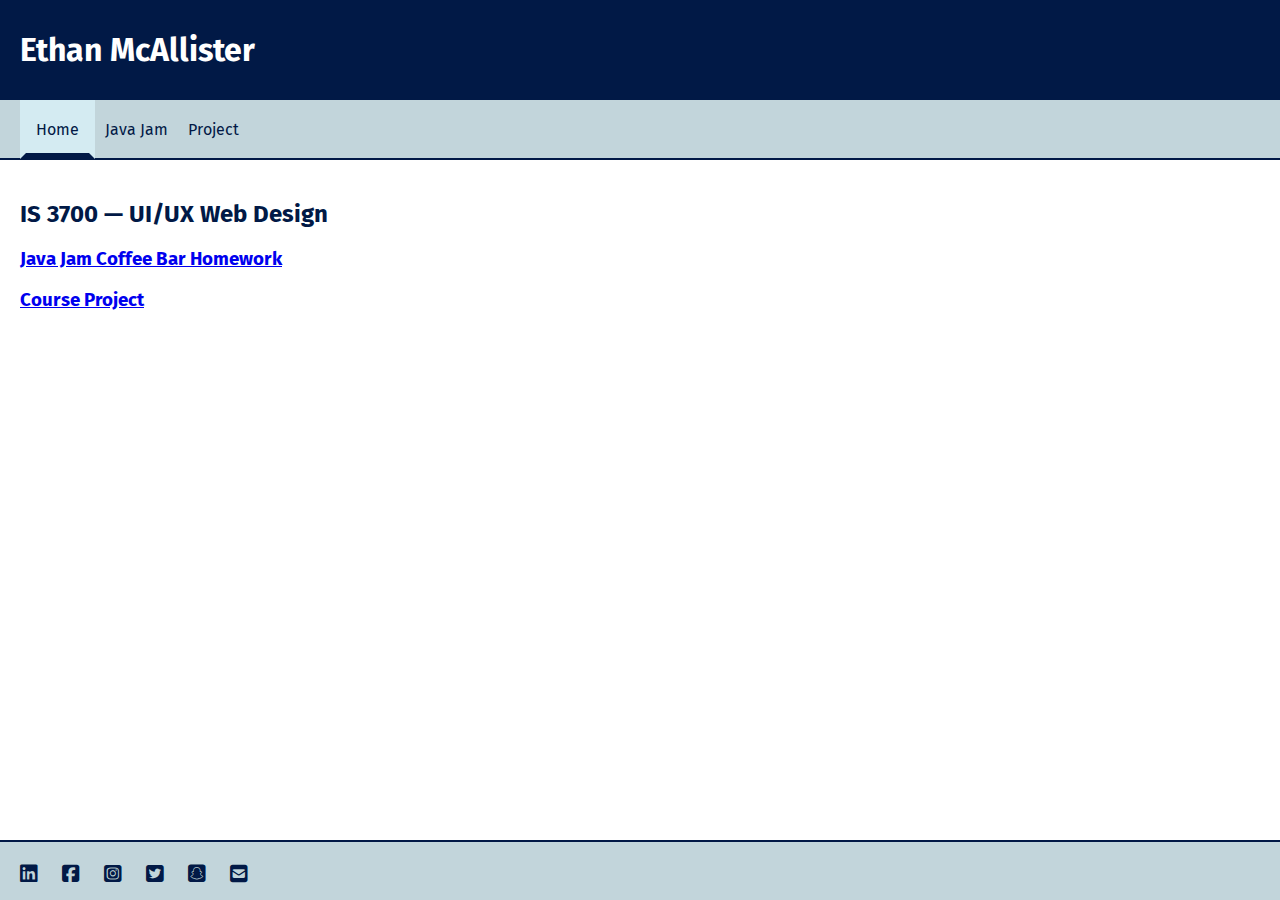
==== index.html @ 9a973c1a "Update index.html" ====
<!DOCTYPE html>
<html lang="en">

<head>
    <meta charset="UTF-8">
    <meta http-equiv="X-UA-Compatible" content="IE=edge">
    <meta name="viewport" content="width=device-width, initial-scale=1.0">
    <title>Student Name</title>
    <link href="main.css" rel="stylesheet" type="text/css" />
    <link rel="stylesheet" href="https://cdnjs.cloudflare.com/ajax/libs/font-awesome/6.2.1/css/all.min.css">
    <link rel="icon" href="https://www.usu.edu/favicon.ico" type="image/x-icon">
</head>

<body>
    <header id="pageHeader">
        <!-- <a href="index.html"><img id="mainLogo" src="logo.png" alt="Logo" /></a> -->
        <h1>Ethan McAllister</h1>
    </header>

    <nav id="mainNav">
        <ul>
            <li class="current"><a href="index.html">Home</a></li>
            <li><a href="javajam/index.html">Java Jam</a></li>
            <li><a href="project/index.html">Project</a></li>
            <!-- Add more navigation items as needed- possibly projects from different courses -->
        </ul>
    </nav>

    <main id="mainContent">
        <h2>IS 3700 &mdash; UI/UX Web Design</h2>
        <h3><a href="javajam/index.html">Java Jam Coffee Bar Homework</a></h3>
        <h3><a href="project/index.html">Course Project</a></h3>
    </main>

    <footer id="pageFooter">
        <ul>
            <li><a href="https://www.linkedin.com/in/ethan-mcallister-11014328b/" aria-label="linkedin"><i class="fab fa-linkedin"
                        aria-hidden="true"></i></a></li>
            <li><a href="https://www.facebook.com/" aria-label="facebook"><i class="fab fa-facebook-square"
                        aria-hidden="true"></i></a></li>
            <li><a href="https://www.instagram.com/?hl=en" aria-label="instagram"><i class="fab fa-instagram-square"
                        aria-hidden="true"></i></a></li>
            <li><a href="https://twitter.com/?lang=en" aria-label="twitter"><i class="fab fa-twitter-square"
                        aria-hidden="true"></i></a></li>
            <li><a href="https://www.snapchat.com/" aria-label="snapchat"><i class="fab fa-snapchat-square"
                        aria-hidden="true"></i></a></li>
            <li><a href="mailto:Anumber@usu.edu" aria-label="email"><i class="fas fa-envelope-square"
                        aria-hidden="true"></i></a></li>
        </ul>
    </footer>

</body>

</html>
---- main.css ----
@import url('https://fonts.googleapis.com/css2?family=Fira+Sans:wght@500&display=swap');

body {
	display: grid;
	grid-template-areas:
		"header header"
		"nav nav"
		"main main"
		"footer footer";
	grid-template-rows: 100px 60px 1fr 60px;
	grid-template-columns: 15% 1fr;
	height: 100vh;
	font-family: 'Fira Sans', sans-serif;
	margin: 0 auto;
}

/* Styles */

header {
	background-color: #011946;
	padding: 10px 20px;
}

footer, main, nav {
	padding: 20px;
}

nav, footer {
	background-color: #c2d5db;
}

#pageHeader {
	grid-area: header;
	position: sticky;
	top: 0;
	left: 0;
	z-index: 100;
}

#mainLogo {
	height: 80px;
}

#mainContent {
	grid-area: main;
}

#pageFooter {
	grid-area: footer;
}

#mainNav {
	grid-area: nav;
	border-bottom: 2px solid #011946;
}

#mainNav ul {
	list-style-type: none;
	margin: 0;
	padding: 0;
}

#mainNav li {
	display: block;
	float: left;
}

#mainNav ul li a {
	padding: 20px 10px;
	text-decoration: none;
	color: #011946;
}

#mainNav ul li a:hover {
	color: #fff;
}

#mainNav .current a {
	background-color: #d4ebf2;
	padding: 14px 10px;
	color: #011946;
	border: 6px solid transparent;
	border-bottom-color: #011946;
}

h1 {
	color: #fff;
	font-family: 'Fira Sans', sans-serif;
}

h2 {
	color: #011946;
}

footer {
	border-top: 2px solid #011946;
	text-align: left;
}

footer ul {
	padding: 0;
	margin: 0;
	list-style-type: none;
}

footer li {
	display: inline;
	margin-right: 1em;
	font-size: 125%;
}

footer li a {
	text-decoration: none;
	color: #011946;
}

footer li a:visited {
	color: #551A8B;
}

p {
	padding-bottom: 10px;
}

/* end */
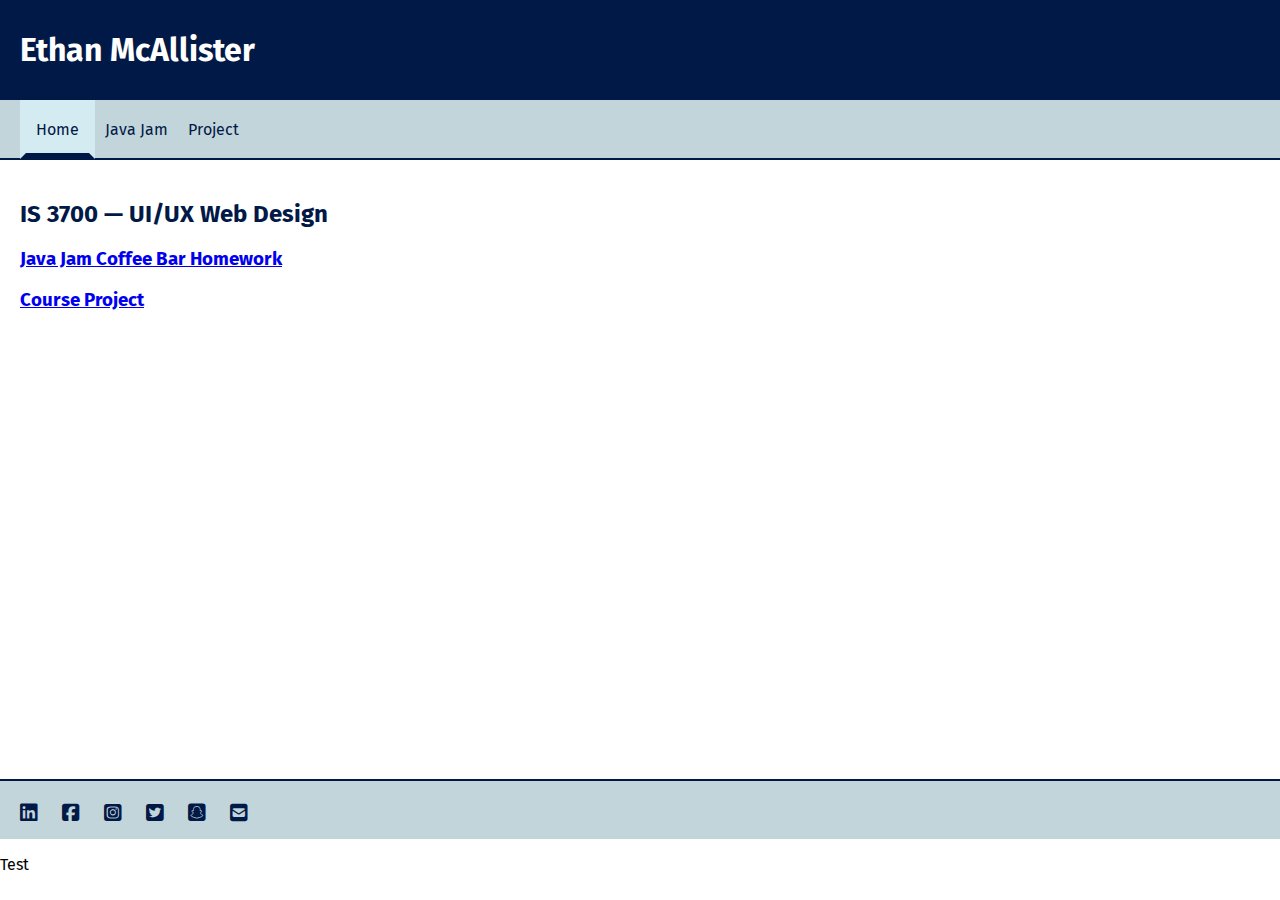
==== commit 45ab675d: "Update index.html" ====
--- a/index.html
+++ b/index.html
@@ -5,7 +5,7 @@
     <meta charset="UTF-8">
     <meta http-equiv="X-UA-Compatible" content="IE=edge">
     <meta name="viewport" content="width=device-width, initial-scale=1.0">
-    <title>Student Name</title>
+    <title>Ethan McAllister</title>
     <link href="main.css" rel="stylesheet" type="text/css" />
     <link rel="stylesheet" href="https://cdnjs.cloudflare.com/ajax/libs/font-awesome/6.2.1/css/all.min.css">
     <link rel="icon" href="https://www.usu.edu/favicon.ico" type="image/x-icon">
@@ -17,6 +17,8 @@
         <h1>Ethan McAllister</h1>
     </header>
 
+    <p>Test</p>
+        
     <nav id="mainNav">
         <ul>
             <li class="current"><a href="index.html">Home</a></li>
@@ -51,4 +53,4 @@
 
 </body>
 
-</html>+</html>
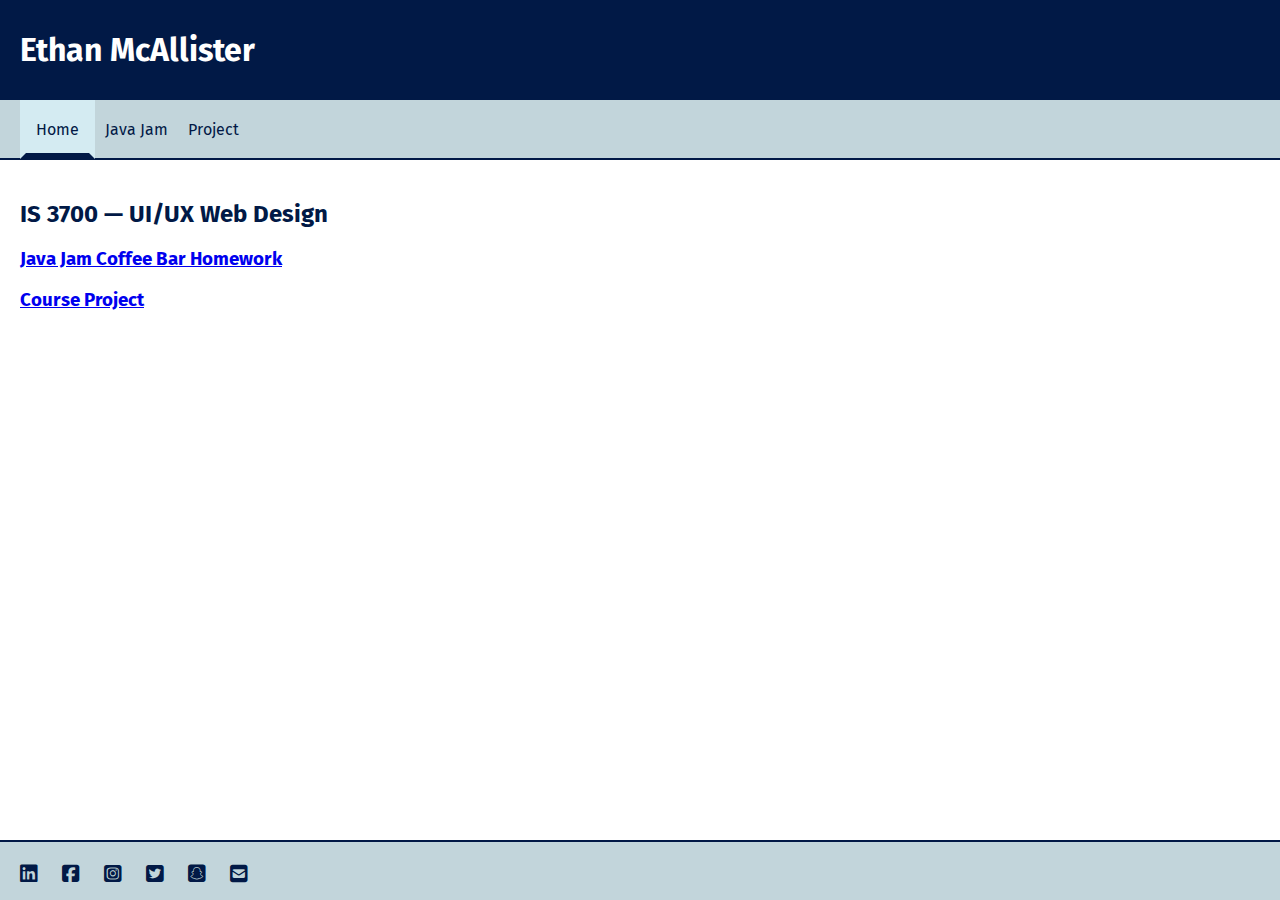
==== commit 86efc25a: "Added Section Comments" ====
--- a/index.html
+++ b/index.html
@@ -17,8 +17,6 @@
         <h1>Ethan McAllister</h1>
     </header>
 
-    <p>Test</p>
-        
     <nav id="mainNav">
         <ul>
             <li class="current"><a href="index.html">Home</a></li>
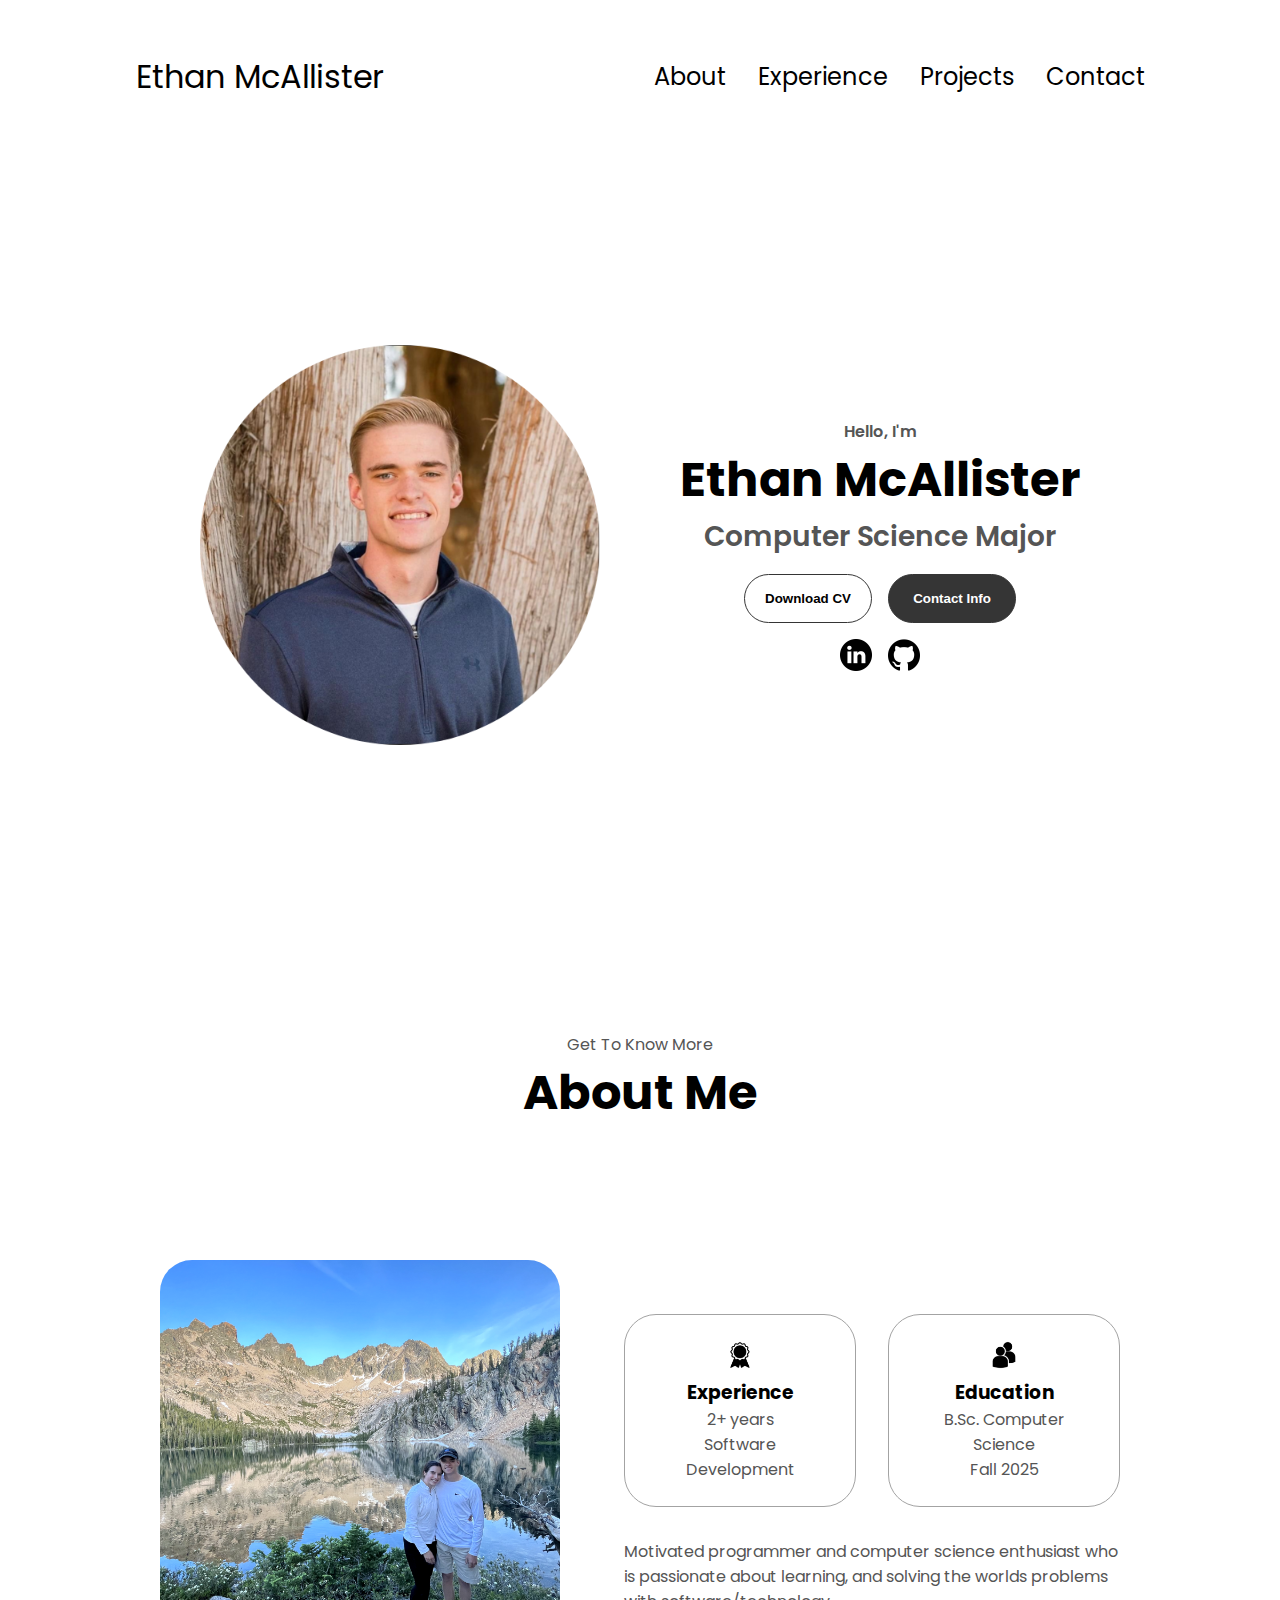
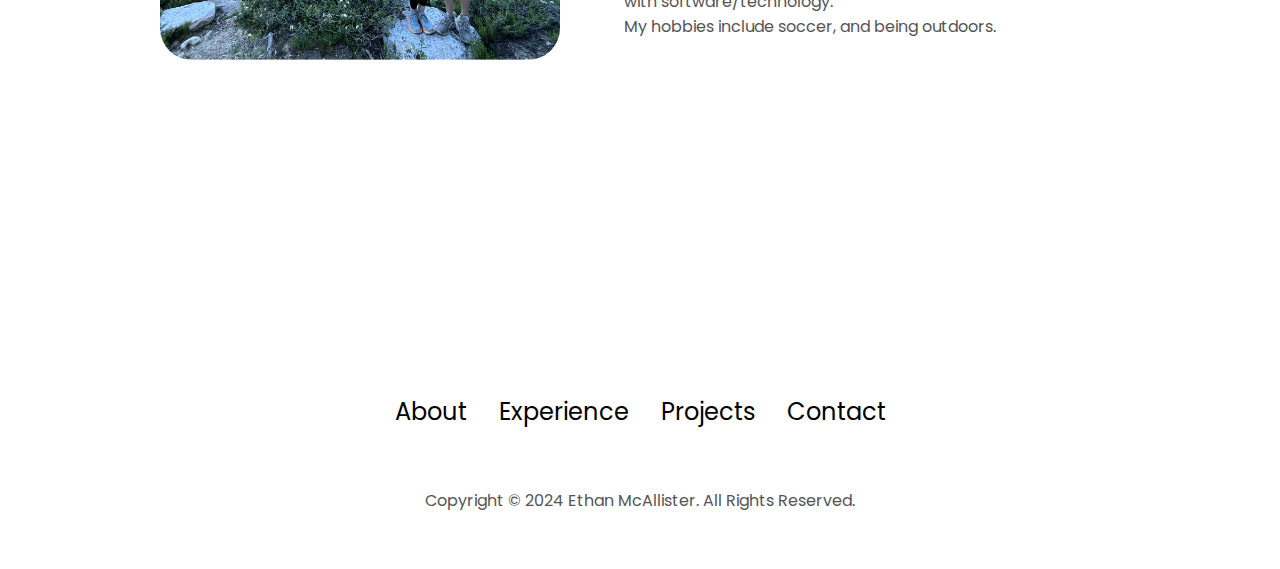
==== commit 94cc6f67: "updated repo folder (deleted other cover page)" ====
--- a/index.html
+++ b/index.html
@@ -1,54 +1,168 @@
 <!DOCTYPE html>
 <html lang="en">
+  <head>
+    <meta charset="UTF-8" />
+    <meta name="viewport" content="width=device-width, initial-scale=1.0" />
+    <title>Home - Ethan McAllister</title>
+    <link rel="stylesheet" href="style.css" />
+    <link rel="stylesheet" href="mediaqueries.css" />
+    <link rel="icon" href="https://www.usu.edu/favicon.ico" type="image/x-icon">
 
-<head>
-    <meta charset="UTF-8">
-    <meta http-equiv="X-UA-Compatible" content="IE=edge">
-    <meta name="viewport" content="width=device-width, initial-scale=1.0">
-    <title>Ethan McAllister</title>
-    <link href="main.css" rel="stylesheet" type="text/css" />
-    <link rel="stylesheet" href="https://cdnjs.cloudflare.com/ajax/libs/font-awesome/6.2.1/css/all.min.css">
-    <link rel="icon" href="https://www.usu.edu/favicon.ico" type="image/x-icon">
-</head>
+    <!-- Google tag (gtag.js) -->
+    <script async src="https://www.googletagmanager.com/gtag/js?id=G-E6CXMWFWC8"></script>
+    <script>
+      window.dataLayer = window.dataLayer || [];
+      function gtag(){dataLayer.push(arguments);}
+      gtag('js', new Date());
 
-<body>
-    <header id="pageHeader">
-        <!-- <a href="index.html"><img id="mainLogo" src="logo.png" alt="Logo" /></a> -->
-        <h1>Ethan McAllister</h1>
-    </header>
+      gtag('config', 'G-E6CXMWFWC8');
+    </script>
+  </head>
+  
+  <body>
 
-    <nav id="mainNav">
-        <ul>
-            <li class="current"><a href="index.html">Home</a></li>
-            <li><a href="javajam/index.html">Java Jam</a></li>
-            <li><a href="project/index.html">Project</a></li>
-            <!-- Add more navigation items as needed- possibly projects from different courses -->
+    <!-- Desktop nav -->
+    <nav id="desktop-nav">
+      <div class="logo"><a href="index.html">Ethan McAllister</a></div>
+      <div>
+        <ul class="nav-links">
+          <li><a href="#about">About</a></li>
+          <li><a href="experience.html">Experience</a></li>
+          <li><a href="projects.html">Projects</a></li>
+          <li><a href="contact.html">Contact</a></li>
         </ul>
+      </div>
     </nav>
 
-    <main id="mainContent">
-        <h2>IS 3700 &mdash; UI/UX Web Design</h2>
-        <h3><a href="javajam/index.html">Java Jam Coffee Bar Homework</a></h3>
-        <h3><a href="project/index.html">Course Project</a></h3>
-    </main>
+    <!-- Hamburger Nav -->
+    <nav id="hamburger-nav">
+      <div class="logo"><a href="index.html">Ethan McAllister</a></div>
+      <div class="hamburger-menu">
+        <div class="hamburger-icon" onclick="toggleMenu()">
+          <span></span>
+          <span></span>
+          <span></span>
+        </div>
+        <div class="menu-links">
+          <li><a href="./index.html" onclick="toggleMenu()">About</a></li>
+          <li>
+            <a href="./experience.html" onclick="toggleMenu()">Experience</a>
+          </li>
+          <li><a href="./projects.html" onclick="toggleMenu()">Projects</a></li>
+          <li><a href="./contact.html" onclick="toggleMenu()">Contact</a></li>
+        </div>
+      </div>
+    </nav>
 
-    <footer id="pageFooter">
-        <ul>
-            <li><a href="https://www.linkedin.com/in/ethan-mcallister-11014328b/" aria-label="linkedin"><i class="fab fa-linkedin"
-                        aria-hidden="true"></i></a></li>
-            <li><a href="https://www.facebook.com/" aria-label="facebook"><i class="fab fa-facebook-square"
-                        aria-hidden="true"></i></a></li>
-            <li><a href="https://www.instagram.com/?hl=en" aria-label="instagram"><i class="fab fa-instagram-square"
-                        aria-hidden="true"></i></a></li>
-            <li><a href="https://twitter.com/?lang=en" aria-label="twitter"><i class="fab fa-twitter-square"
-                        aria-hidden="true"></i></a></li>
-            <li><a href="https://www.snapchat.com/" aria-label="snapchat"><i class="fab fa-snapchat-square"
-                        aria-hidden="true"></i></a></li>
-            <li><a href="mailto:Anumber@usu.edu" aria-label="email"><i class="fas fa-envelope-square"
-                        aria-hidden="true"></i></a></li>
-        </ul>
+    <!-- Profile section -->
+    <section id="profile">
+      <!-- Profile Picture -->
+      <div class="section__pic-container">
+        <img
+          src="./assets/ethan-pic-circle.png"
+          alt="Ethan McAllister Profile Picture"
+        />
+      </div>
+      <!-- Profile Text -->
+      <div class="section__text">
+        <p class="section__text__p1">Hello, I'm</p>
+        <h1 class="title">Ethan McAllister</h1>
+        <p class="section__text__p2">Computer Science Major</p>
+        <div class="btn-container">
+          <button
+            class="btn btn-color-2"
+            onclick="window.open('./assets/ethan_mcallister-updated.pdf')"
+          >
+            Download CV
+          </button>
+          <button class="btn btn-color-1" onclick="location.href='contact.html'">
+            Contact Info
+          </button>
+        </div>
+        <div id="socials-container">
+          <img
+            src="./assets/linkedin.png"
+            alt="LinkedIn Profile"
+            class="icon"
+            onclick="window.open('https://www.linkedin.com/in/ethan-mcallister-11014328b/', '_blank')"
+          />
+          <img
+            src="./assets/github.png"
+            alt="Github Profile"
+            class="icon"
+            onclick="window.open('https://github.com/ethanmcallister', '_blank')"
+          />
+        </div>
+      </div>
+    </section>
+
+    <!-- About Section -->
+    <section id="about">
+      <!-- About Title -->
+      <p class="section__text__p1">Get To Know More</p>
+      <h1 class="title">About Me</h1>
+      <div class="section-container">
+        <!-- Fish Lake Picture -->
+        <div class="section__pic-container">
+          <img
+            src="./assets/fish-lake-img.png"
+            alt="Fish Lake Picture"
+            class="about-pic"
+          />
+        </div>
+        <!-- About Details -->
+        <div class="about-details-container">
+          <div class="about-containers">
+            <div class="details-container">
+              <img
+                src="./assets/experience.png"
+                alt="Experience Icon"
+                class="icon"
+              />
+              <h3>Experience</h3>
+              <p>2+ years <br />Software Development</p>
+            </div>
+            <div class="details-container">
+              <img
+                src="./assets/education.png"
+                alt="Education Icon"
+                class="icon"
+              />
+              <h3>Education</h3>
+              <p>B.Sc. Computer Science <br />Fall 2025</p>
+            </div>
+          </div>
+          <!-- About text -->
+          <div class="text-container">
+            <p>
+              Motivated programmer and computer science enthusiast who is
+              passionate about learning, and solving the worlds problems with
+              software/technology.
+            </p>
+            <p>My hobbies include soccer, and being outdoors.</p>
+          </div>
+        </div>
+      </div>
+    </section>
+
+    <br>
+    <br>
+    <br>
+
+    <!-- Footer -->
+    <footer>
+      <nav>
+        <div class="nav-links-container">
+          <ul class="nav-links">
+            <li><a href="index.html">About</a></li>
+            <li><a href="experience.html">Experience</a></li>
+            <li><a href="projects.html">Projects</a></li>
+            <li><a href="contact.html">Contact</a></li>
+          </ul>
+        </div>
+      </nav>
+      <p>Copyright &#169; 2024 Ethan McAllister. All Rights Reserved.</p>
     </footer>
-
-</body>
-
+    <script src="script.js"></script>
+  </body>
 </html>
--- a/style.css
+++ b/style.css
@@ -0,0 +1,444 @@
+/* GENERAL */
+
+@import url("https://fonts.googleapis.com/css2?family=Poppins:wght@300;400;500;600&display=swap");
+
+* {
+  margin: 0;
+  padding: 0;
+}
+
+body {
+  font-family: "Poppins", sans-serif;
+}
+
+html {
+  /* This is so it scrolls smoothly when you hit links in nav. */
+  scroll-behavior: smooth;
+}
+
+p {
+  color: rgb(85, 85, 85);
+}
+
+/* TRANSITION */
+
+a,
+.btn {
+  transition: all 300ms ease;
+}
+
+/* DESKTOP NAV */
+
+nav,
+.nav-links {
+  display: flex;
+}
+
+nav {
+  /* Aligns items horizontally and distributes space around them evenly. */
+  justify-content: space-around;
+  /* This aligns the items vertically in the center of the nav. */
+  align-items: center;
+  /* This sets the height of the nav to 17% of the viewport height  */
+  height: 17vh;
+}
+
+.nav-links {
+  gap: 2rem;
+  list-style: none;
+  font-size: 1.5rem;
+}
+
+a {
+  color: black;
+  text-decoration: none;
+  text-decoration-color: white;
+}
+
+a:hover {
+  color: grey;
+  text-decoration: underline;
+  /* Spaces the underline underneath the text-decoration */
+  text-underline-offset: 1rem;
+  text-decoration-color: rgb(181, 181, 181);
+}
+
+.logo {
+  font-size: 2rem;
+}
+
+.logo:hover {
+  /* This is so that the cursor doesn't change when you hover over the logo */
+  cursor: default;
+}
+
+/* HAMBURGER MENU */
+
+#hamburger-nav {
+  /* Don't display in desktop view */
+  display: none;
+}
+
+.hamburger-menu {
+  position: relative;
+  display: inline-block;
+}
+
+.hamburger-icon {
+  display: flex;
+  flex-direction: column;
+  justify-content: space-between;
+  height: 24px;
+  width: 30px;
+  cursor: pointer;
+}
+
+/* Lines of Hamburger */
+.hamburger-icon span {
+  width: 100%;
+  height: 2px;
+  background-color: black;
+  transition: all 0.3 ease-in-out;
+}
+
+.menu-links {
+  position: absolute;
+  top: 100%;
+  right: 0;
+  background-color: white;
+  width: fit-content;
+  max-height: 0;
+  overflow: hidden;
+  transition: all 0.3 ease-in-out;
+}
+
+.menu-links a {
+  display: lock;
+  padding: 10px;
+  text-align: center;
+  font-size: 1.5rem;
+  color: black;
+  text-decoration: none;
+  transition: all 0.3 ease-in-out;
+}
+
+.menu-links li {
+  /* Remove bullet points */
+  list-style: none;
+}
+
+/* This is what happens when the open class is toggled with toggleMenu() function */
+.menu-links.open {
+  max-height: 300px;
+}
+
+.hamburger-icon.open span:first-child {
+  transform: rotate(45deg) translate(10px, 5px);
+}
+
+.hamburger-icon.open span:nth-child(2) {
+  /* Remove this line */
+  opacity: 0;
+}
+
+.hamburger-icon.open span:last-child {
+  transform: rotate(-45deg) translate(10px, -5px);
+}
+
+.hamburger-icon span:first-child {
+  transform: none;
+}
+
+.hamburger-icon span:first-child {
+  opacity: 1;
+}
+
+.hamburger-icon span:first-child {
+  transform: none;
+}
+
+/* SECTIONS */
+section {
+  padding-top: 4vh;
+  height: 96vh;
+  margin: 0 10rem;
+  box-sizing: border-box;
+  min-height: fit-content;
+}
+
+.section-container {
+  display: flex;
+}
+
+/* PROFILE SECTION */
+
+#profile {
+  display: flex;
+  justify-content: center;
+  gap: 5rem;
+  height: 80vh;
+}
+
+.section__pic-container {
+  display: flex;
+  height: 400px;
+  width: 400px;
+  margin: auto 0;
+}
+
+.section__text {
+  align-self: center;
+  text-align: center;
+}
+
+.section__text p {
+  font-weight: 600;
+}
+
+.section__text__p1 {
+  text-align: center;
+}
+
+.section__text__p2 {
+  font-size: 1.75rem;
+  margin-bottom: 1rem;
+}
+
+.title {
+  font-size: 3rem;
+  text-align: center;
+}
+
+#socials-container {
+  display: flex;
+  justify-content: center;
+  margin-top: 1rem;
+  gap: 1rem;
+}
+
+/* ICONS */
+
+.icon {
+  cursor: pointer;
+  height: 2rem;
+}
+
+/* BUTTONS */
+
+.btn-container {
+  display: flex;
+  justify-content: center;
+  gap: 1rem;
+}
+
+.btn {
+  font-weight: 600;
+  transition: all 300ms ease;
+  padding: 1rem;
+  width: 8rem;
+  border-radius: 2rem;
+}
+
+.btn-color-1,
+.btn-color-2 {
+  border: rgb(53, 53, 53) 0.1rem solid;
+}
+
+.btn-color-1:hover,
+.btn-color-2:hover {
+  cursor: pointer;
+}
+
+.btn-color-1,
+.btn-color-2:hover {
+  background: rgb(53, 53, 53);
+  color: white;
+}
+
+.btn-color-1:hover {
+  background: rgb(0, 0, 0);
+}
+
+.btn-color-2 {
+  background: none;
+}
+
+.btn-color-2:hover {
+  border: rgb(255, 255, 255) 0.1rem solid;
+}
+
+.btn-container {
+  gap: 1rem;
+}
+
+/* ABOUT SECTION */
+
+#about {
+  position: relative;
+}
+
+.about-containers {
+  gap: 2rem;
+  margin-bottom: 2rem;
+  margin-top: 2rem;
+  display: flex;
+  justify-content: center;
+}
+
+.about-details-container {
+  justify-content: center;
+  flex-direction: column;
+}
+
+.about-containers,
+.about-details-container {
+  display: flex;
+}
+
+.about-pic {
+  border-radius: 2rem;
+}
+
+.arrow {
+  position: absolute;
+  right: -5rem;
+  bottom: 2.5rem;
+}
+
+.details-container {
+  padding: 1.5rem;
+  flex: 1;
+  background: white;
+  border-radius: 2rem;
+  border: rgb(53, 53, 53) 0.1rem solid;
+  border-color: rgb(163, 163, 163);
+  text-align: center;
+}
+
+.section-container {
+  gap: 4rem;
+  height: 80%;
+}
+
+.section__pic-container {
+  height: 400px;
+  width: 400px;
+  margin: auto 0;
+}
+
+/* EXPERIENCE SECTION*/
+
+#experience {
+  position: relative;
+}
+
+.experience-sub-title {
+  color: rgb(85, 85, 85);
+  font-weight: 600;
+  font-size: 1.75rem;
+  margin-bottom: 2rem;
+}
+
+.experience-details-container {
+  display: flex;
+  justify-content: center;
+  flex-direction: column;
+}
+
+.article-container {
+  display: flex;
+  text-align: initial;
+  flex-wrap: wrap;
+  flex-direction: row;
+  gap: 2.5rem;
+  justify-content: space-around;
+}
+
+article {
+  display: flex;
+  width: 10rem;
+  justify-content: space-around;
+  gap: 0.5rem;
+}
+
+article .icon {
+  cursor: default;
+}
+
+/* PROJECTS SECTION */
+
+#projects {
+  position: relative;
+}
+
+.color-container {
+  border-color: rgb(163, 163, 163);
+  background: rgb(250, 250, 250);
+}
+
+.project-img {
+  border-radius: 2rem;
+  width: 90%;
+  height: 90%;
+}
+
+.project-title {
+  margin: 1rem;
+  color: black; 
+}
+
+.project-btn {
+  color: black;
+  border-color: rgb(163, 163, 163);
+}
+
+/* CONTACT PAGE */
+
+#contact {
+  display: flex;
+  justify-content: center;
+  flex-direction: column;
+  height: 70vh;
+}
+
+.contact-info-upper-container {
+  display: flex;
+  justify-content: center;
+  border-radius: 2rem;
+  border: rgb(53, 53, 53) 0.1rem solid;
+  border-color: rgb(163, 163, 163);
+  background: rgb(250, 250, 250);
+  margin: 2rem auto;
+  padding: 0.5rem;
+}
+
+.contact-info-container {
+  display: flex;
+  align-items: center;
+  justify-content: center;
+  gap: 0.5 rem;
+  margin: 1rem;
+}
+
+.contact-info-container p {
+  font-size: larger;
+}
+
+.contact-icon {
+  cursor: default;
+}
+
+.email-icon {
+  height: 2.5rem;
+}
+
+/* FOOTER SECTION */
+
+footer {
+  height: 26vh;
+  margin: 0 1rem;
+}
+
+footer p {
+  text-align: center;
+}--- a/mediaqueries.css
+++ b/mediaqueries.css
@@ -0,0 +1,94 @@
+/* Smaller Laptop Devices */
+@media screen and (max-width: 1400px) {
+  #profile {
+    height: 83vh;
+    margin-bottom: 6rem;
+  }
+  .about-containers {
+    flex-wrap: wrap;
+  }
+}
+
+/* Medium Sized Tablet Devices */
+@media screen and (max-width: 1200px) {
+  #desktop-nav {
+    display: none;
+  }
+  #hamburger-nav {
+    display: flex;
+  }
+  #experience,
+  .experience-details-container {
+    margin-top: 2rem;
+  }
+  #profile, .section-container {
+    display: block;
+  }
+  section, 
+  .section-container {
+    height: fit-content;
+  }
+  section {
+    margin: 0 5%;
+  }
+  .section__pic-container {
+    width: 275px;
+    height: 275px;
+    margin: 0 auto 2rem;
+  }
+  .about-containers {
+    margin-top: 0;
+  }
+}
+
+/* Mobile Devices (iOS/Android) */
+@media screen and (max-width: 600px) {
+  #contact footer {
+    height: 40;
+  }
+  #profile {
+    height: 83vh;
+    margin-bottom: 0;
+  }
+  article {
+    font-size: 1rem;
+  }
+  footer nav {
+    height: fit-content;
+    margin-bottom: 2rem;
+  }
+  .about-containers, .contact-info-upper-container, .btn-container {
+    flex-wrap: wrap;
+  }
+  .contact-info-container {
+    margin: 0;
+  }
+  .contact-info-container p .nav-links li a{
+    font-size: 1rem;
+  }
+  .experience-sub-title {
+    font-size: 1.25rem;
+  }
+  .logo {
+    font-size: 1.5rem;
+  }
+  .nav-links {
+    flex-direction: column;
+    gap: 0.5rem;
+    text-align: center;
+  }
+  .section__pic-container {
+    width: auto;
+    height: 46vw;
+    justify-content: center;
+  }
+  .section__text__p2 {
+    font-size: 1.25rem;
+  }
+  .title {
+    font-size: 2rem;
+  }
+  .text-container {
+    text-align: justify;
+  }
+}
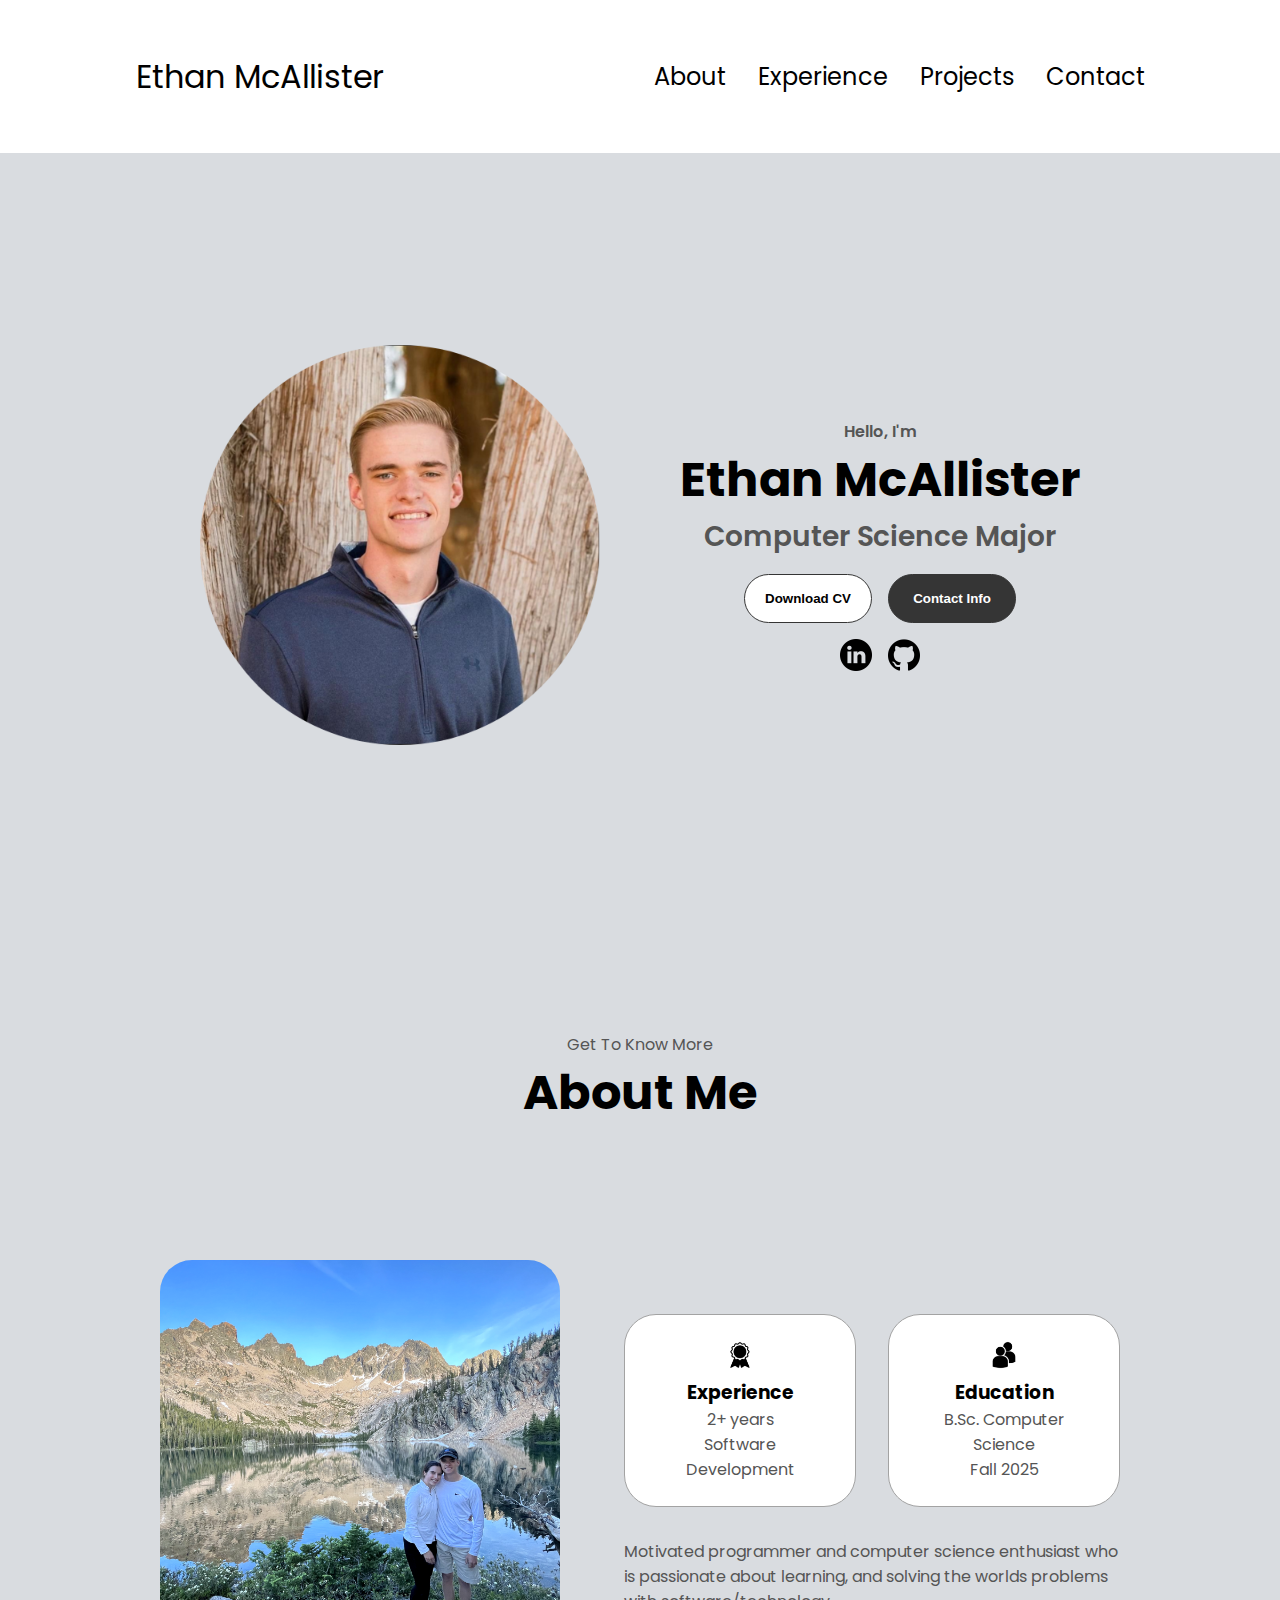
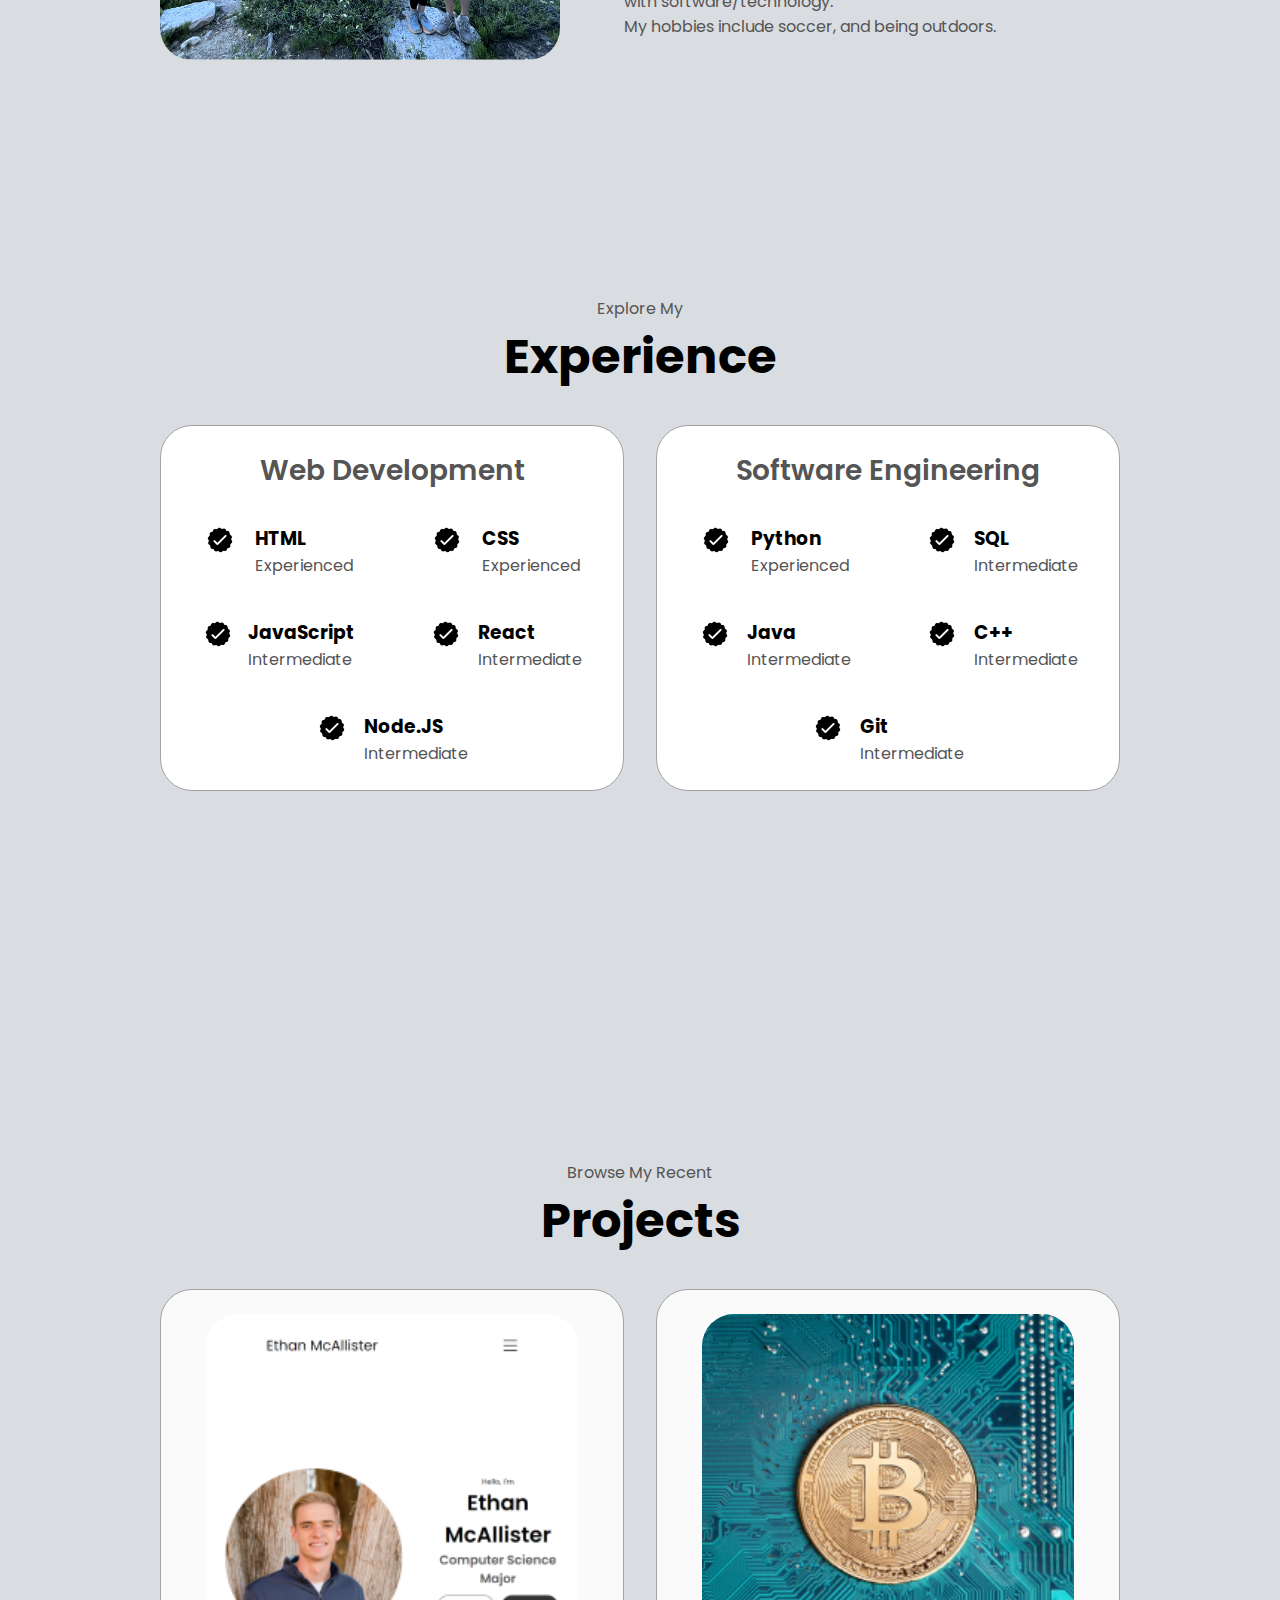
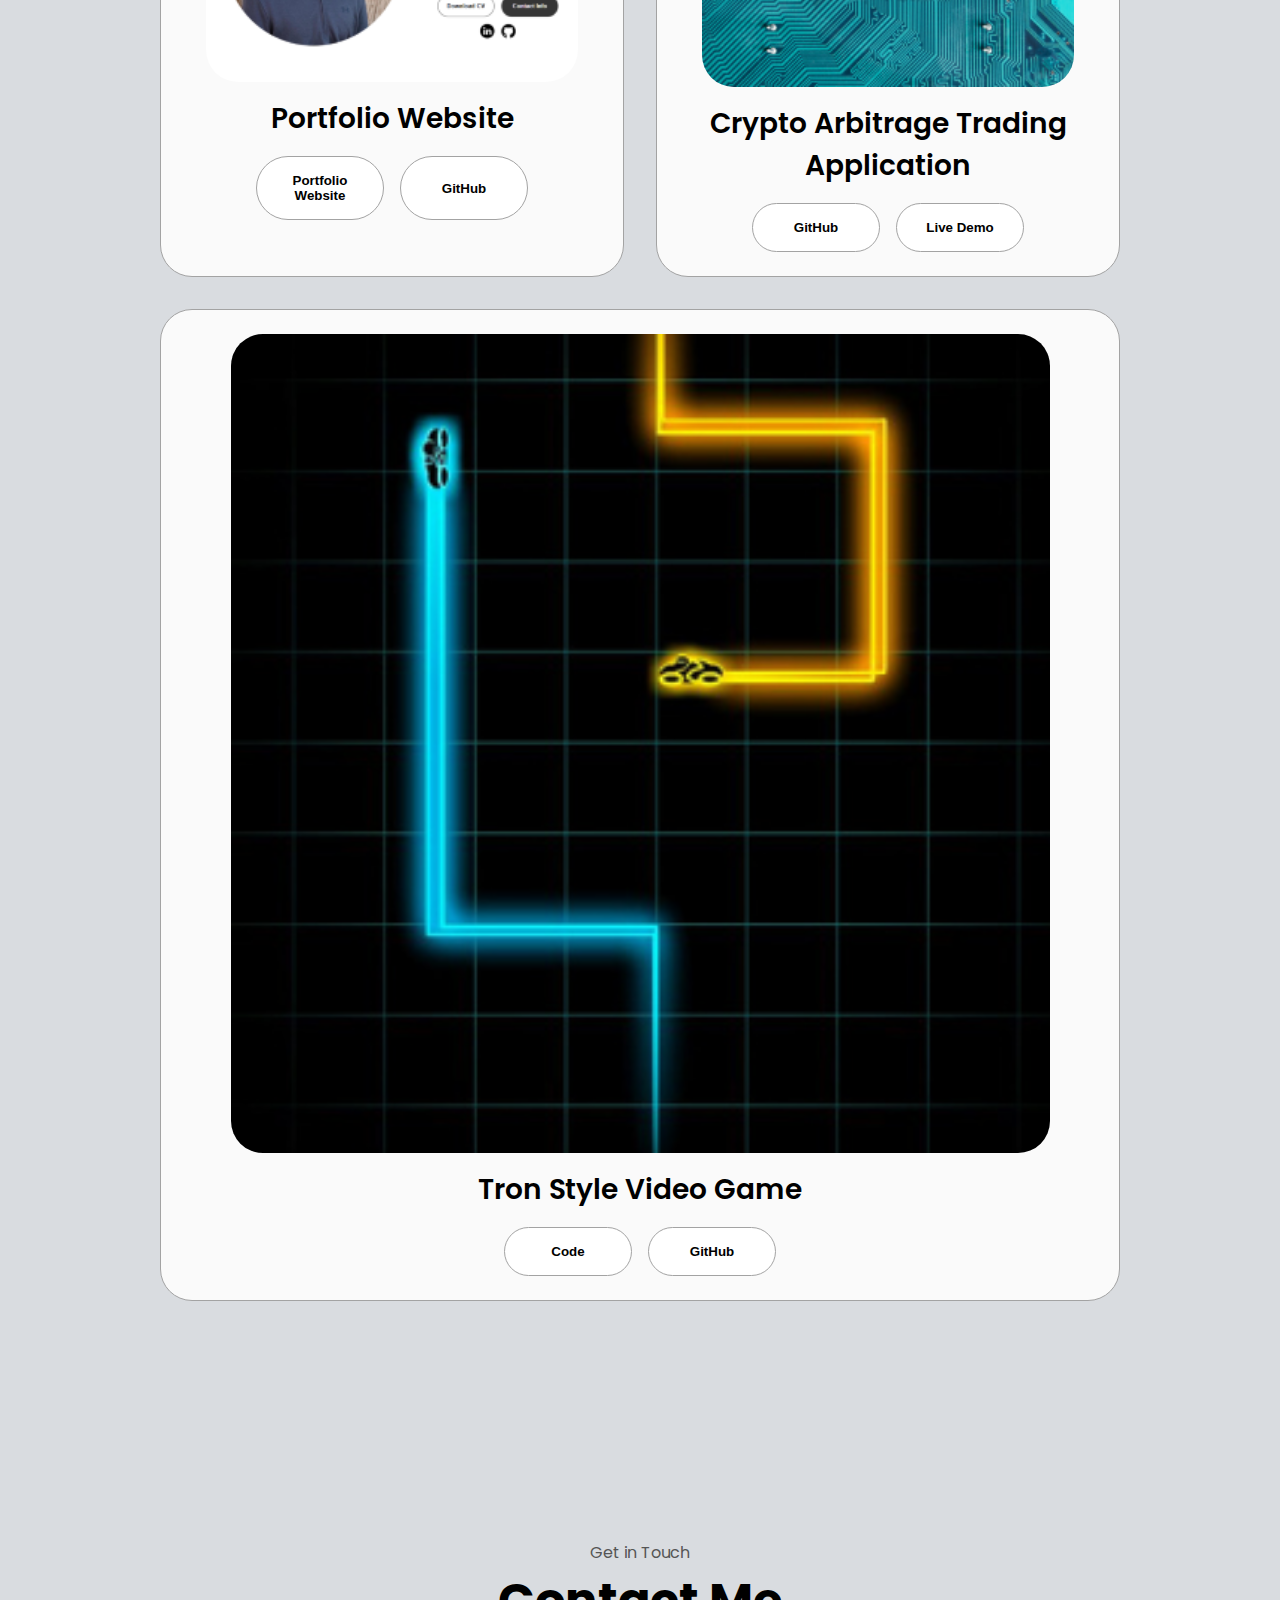
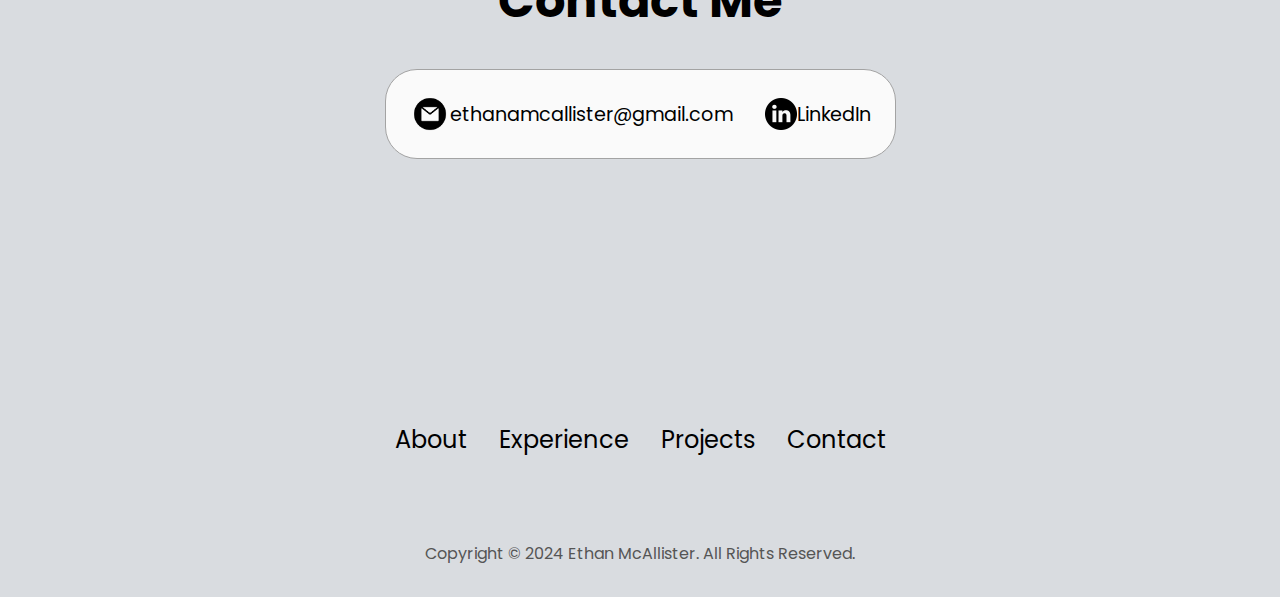
==== commit b3c927c7: "Added grey background and white nav. Updated info." ====
--- a/index.html
+++ b/index.html
@@ -27,9 +27,9 @@
       <div>
         <ul class="nav-links">
           <li><a href="#about">About</a></li>
-          <li><a href="experience.html">Experience</a></li>
-          <li><a href="projects.html">Projects</a></li>
-          <li><a href="contact.html">Contact</a></li>
+          <li><a href="#experience">Experience</a></li>
+          <li><a href="#projects">Projects</a></li>
+          <li><a href="#contact">Contact</a></li>
         </ul>
       </div>
     </nav>
@@ -44,12 +44,12 @@
           <span></span>
         </div>
         <div class="menu-links">
-          <li><a href="./index.html" onclick="toggleMenu()">About</a></li>
+          <li><a href="#about" onclick="toggleMenu()">About</a></li>
           <li>
-            <a href="./experience.html" onclick="toggleMenu()">Experience</a>
+            <a href="#experience" onclick="toggleMenu()">Experience</a>
           </li>
-          <li><a href="./projects.html" onclick="toggleMenu()">Projects</a></li>
-          <li><a href="./contact.html" onclick="toggleMenu()">Contact</a></li>
+          <li><a href="#projects" onclick="toggleMenu()">Projects</a></li>
+          <li><a href="#contact" onclick="toggleMenu()">Contact</a></li>
         </div>
       </div>
     </nav>
@@ -71,11 +71,11 @@
         <div class="btn-container">
           <button
             class="btn btn-color-2"
-            onclick="window.open('./assets/ethan_mcallister-updated.pdf')"
+            onclick="window.open('./assets/ethan_mcallister.pdf')"
           >
             Download CV
           </button>
-          <button class="btn btn-color-1" onclick="location.href='contact.html'">
+          <button class="btn btn-color-1" onclick="location.href='#contact'">
             Contact Info
           </button>
         </div>
@@ -145,22 +145,280 @@
       </div>
     </section>
 
+    <!-- Experience Section -->
+    <section id="experience">
+      <!-- Experience Title -->
+      <p class="section__text__p1">Explore My</p>
+      <h1 class="title">Experience</h1>
+      <div class="experience-details-container">
+        <div class="about-containers">
+          <!-- Experience Details (Web Development Section) -->
+          <div class="details-container">
+            <h2 class="experience-sub-title">Web Development</h2>
+            <div class="article-container">
+              <article>
+                <img
+                  src="./assets/checkmark.png"
+                  alt="Experience icon"
+                  class="icon"
+                />
+                <div>
+                  <h3>HTML</h3>
+                  <p>Experienced</p>
+                </div>
+              </article>
+              <article>
+                <img
+                  src="./assets/checkmark.png"
+                  alt="Experience icon"
+                  class="icon"
+                />
+                <div>
+                  <h3>CSS</h3>
+                  <p>Experienced</p>
+                </div>
+              </article>
+              <article>
+                <img
+                  src="./assets/checkmark.png"
+                  alt="Experience icon"
+                  class="icon"
+                />
+                <div>
+                  <h3>JavaScript</h3>
+                  <p>Intermediate</p>
+                </div>
+              </article>
+              <article>
+                <img
+                  src="./assets/checkmark.png"
+                  alt="Experience icon"
+                  class="icon"
+                />
+                <div>
+                  <h3>React</h3>
+                  <p>Intermediate</p>
+                </div>
+              </article>
+              <article>
+                <img
+                  src="./assets/checkmark.png"
+                  alt="Experience icon"
+                  class="icon"
+                />
+                <div>
+                  <h3>Node.JS</h3>
+                  <p>Intermediate</p>
+                </div>
+              </article>
+            </div>
+          </div>
+          <!-- Experience Details (Software Engineering Section) -->
+          <div class="details-container">
+            <h2 class="experience-sub-title">Software Engineering</h2>
+            <div class="article-container">
+              <article>
+                <img
+                  src="./assets/checkmark.png"
+                  alt="Experience icon"
+                  class="icon"
+                />
+                <div>
+                  <h3>Python</h3>
+                  <p>Experienced</p>
+                </div>
+              </article>
+              <article>
+                <img
+                  src="./assets/checkmark.png"
+                  alt="Experience icon"
+                  class="icon"
+                />
+                <div>
+                  <h3>SQL</h3>
+                  <p>Intermediate</p>
+                </div>
+              </article>
+              <article>
+                <img
+                  src="./assets/checkmark.png"
+                  alt="Experience icon"
+                  class="icon"
+                />
+                <div>
+                  <h3>Java</h3>
+                  <p>Intermediate</p>
+                </div>
+              </article>
+              <article>
+                <img
+                  src="./assets/checkmark.png"
+                  alt="Experience icon"
+                  class="icon"
+                />
+                <div>
+                  <h3>C++</h3>
+                  <p>Intermediate</p>
+                </div>
+              </article>
+              <article>
+                <img
+                  src="./assets/checkmark.png"
+                  alt="Experience icon"
+                  class="icon"
+                />
+                <div>
+                  <h3>Git</h3>
+                  <p>Intermediate</p>
+                </div>
+              </article>
+            </div>
+          </div>
+        </div>
+      </div>
+    </section>
+
+   <!-- Projects Section -->
+   <section id="projects">
+    <!-- Projects Section Title (At Top) -->
+    <p class="section__text__p1">Browse My Recent</p>
+    <h1 class="title">Projects</h1>
+    <div class="experience-details-container">
+      <div class="about-containers">
+        <!-- 1st box: Portfolio Website Project -->
+        <div class="details-container color-container">
+          <div class="article-container">
+            <img
+              src="./assets/resume-site-pic2-resized.png"
+              alt="Project 1"
+              class="project-img"
+            />
+          </div>
+          <h2 class="experience-sub-title project-title">Portfolio Website</h2>
+          <div class="btn-container">
+            <button
+              class="btn btn-color-2 project-btn"
+              onclick="location.href='https://ethanmcallister.github.io/project/index.html'"
+            >
+              Portfolio Website
+            </button>
+            <button
+              class="btn btn-color-2 project-btn"
+              onclick="window.open('https://github.com/ethanmcallister/ethanmcallister.github.io', '_blank')"
+            >
+              GitHub
+            </button>
+          </div>
+        </div>
+        <!-- Box 2: Crypto Arbitrage Trading Application -->
+        <div class="details-container color-container">
+          <div class="article-container">
+            <img
+              src="./assets/crypto-coin-square-resized.png"
+              alt="Crypto Project"
+              class="project-img"
+            />
+          </div>
+          <h2 class="experience-sub-title project-title">Crypto Arbitrage Trading Application</h2>
+          <div class="btn-container">
+            <button
+              class="btn btn-color-2 project-btn"
+              onclick="window.open('https://github.com/ethanmcallister/Crypto-Exchange-Arbitrage',
+              '_blank')"">
+              GitHub
+            </button>
+            <button
+              class="btn btn-color-2 project-btn"
+              onclick="window.open('https://github.com/ethanmcallister/ethanmcallister.github.io', '_blank')"
+            >
+              Live Demo
+            </button>
+          </div>
+        </div>
+        <!-- Box 3: Tron Style Video Game -->
+        <div class="details-container color-container">
+          <div class="article-container">
+            <img
+              src="./assets/tron-game.png"
+              alt="Project 1"
+              class="project-img"
+            />
+          </div>
+          <h2 class="experience-sub-title project-title">Tron Style Video Game</h2>
+          <div class="btn-container">
+            <button
+              class="btn btn-color-2 project-btn"
+              onclick="location.href='https://ethanmcallister.github.io/project/index.html'"
+            >
+              Code
+            </button>
+            <button
+              class="btn btn-color-2 project-btn"
+              onclick="window.open('https://github.com/ethanmcallister', '_blank')"
+            >
+              GitHub
+            </button>
+          </div>
+        </div>
+      </div>
+    </div>
+  </section>
+
+    <!-- Contact Section -->
+    <section id="contact">
+      <!-- Contact Page Title -->
+      <p class="section__text__p1">Get in Touch</p>
+      <h1 class="title">Contact Me</h1>
+      <div class="contact-info-upper-container">
+        <!-- Email -->
+        <div class="contact-info-container">
+          <img
+            src="./assets/email.png"
+            alt="Email icon"
+            class="icon contact-icon email-icon"
+          />
+          <p>
+            <a href="mailto:ethanamcallister@gmail.com"
+              >ethanamcallister@gmail.com</a
+            >
+          </p>
+        </div>
+        <!-- LinkedIn -->
+        <div class="contact-info-container">
+          <img
+            src="./assets/linkedin.png"
+            alt="LinkedIn icon"
+            class="icon contact-icon"
+          />
+          <p>
+            <a
+              href="https://www.linkedin.com/in/ethan-mcallister-11014328b/"
+              target="_blank"
+              >LinkedIn</a
+            >
+          </p>
+        </div>
+      </div>
+    </section>
+
+
+    <!-- <br>
     <br>
-    <br>
-    <br>
-
-    <!-- Footer -->
+    <br> -->
+
+    <!-- Footer Section-->
     <footer>
       <nav>
         <div class="nav-links-container">
           <ul class="nav-links">
-            <li><a href="index.html">About</a></li>
-            <li><a href="experience.html">Experience</a></li>
-            <li><a href="projects.html">Projects</a></li>
-            <li><a href="contact.html">Contact</a></li>
+            <li><a href="#about">About</a></li>
+            <li><a href="#experience">Experience</a></li>
+            <li><a href="#projects">Projects</a></li>
+            <li><a href="#contact">Contact</a></li>
           </ul>
         </div>
       </nav>
+      <br>
       <p>Copyright &#169; 2024 Ethan McAllister. All Rights Reserved.</p>
     </footer>
     <script src="script.js"></script>
--- a/style.css
+++ b/style.css
@@ -9,6 +9,7 @@
 
 body {
   font-family: "Poppins", sans-serif;
+  background-color: rgb(217, 220, 224);
 }
 
 html {
@@ -43,6 +44,10 @@
   height: 17vh;
 }
 
+#desktop-nav, #hamburger-nav {
+  background-color: white;
+}
+
 .nav-links {
   gap: 2rem;
   list-style: none;
@@ -52,15 +57,15 @@
 a {
   color: black;
   text-decoration: none;
-  text-decoration-color: white;
+  text-decoration-color: black;
 }
 
 a:hover {
-  color: grey;
+  color: rgb(0, 0, 0);
   text-decoration: underline;
   /* Spaces the underline underneath the text-decoration */
   text-underline-offset: 1rem;
-  text-decoration-color: rgb(181, 181, 181);
+  text-decoration-color: rgb(0, 0, 0);
 }
 
 .logo {
@@ -260,7 +265,7 @@
 }
 
 .btn-color-2 {
-  background: none;
+  background-color: white;
 }
 
 .btn-color-2:hover {
@@ -343,6 +348,8 @@
   display: flex;
   justify-content: center;
   flex-direction: column;
+  /* height: 70vh; */
+  /* padding: 10vh; */
 }
 
 .article-container {
--- a/mediaqueries.css
+++ b/mediaqueries.css
@@ -57,6 +57,9 @@
     height: fit-content;
     margin-bottom: 2rem;
   }
+  .section-text-p1 {
+    margin: 2rem;
+  }
   .about-containers, .contact-info-upper-container, .btn-container {
     flex-wrap: wrap;
   }
@@ -91,4 +94,7 @@
   .text-container {
     text-align: justify;
   }
+  /* .details-container {
+    margin-top: 5vh;
+  } */
 }
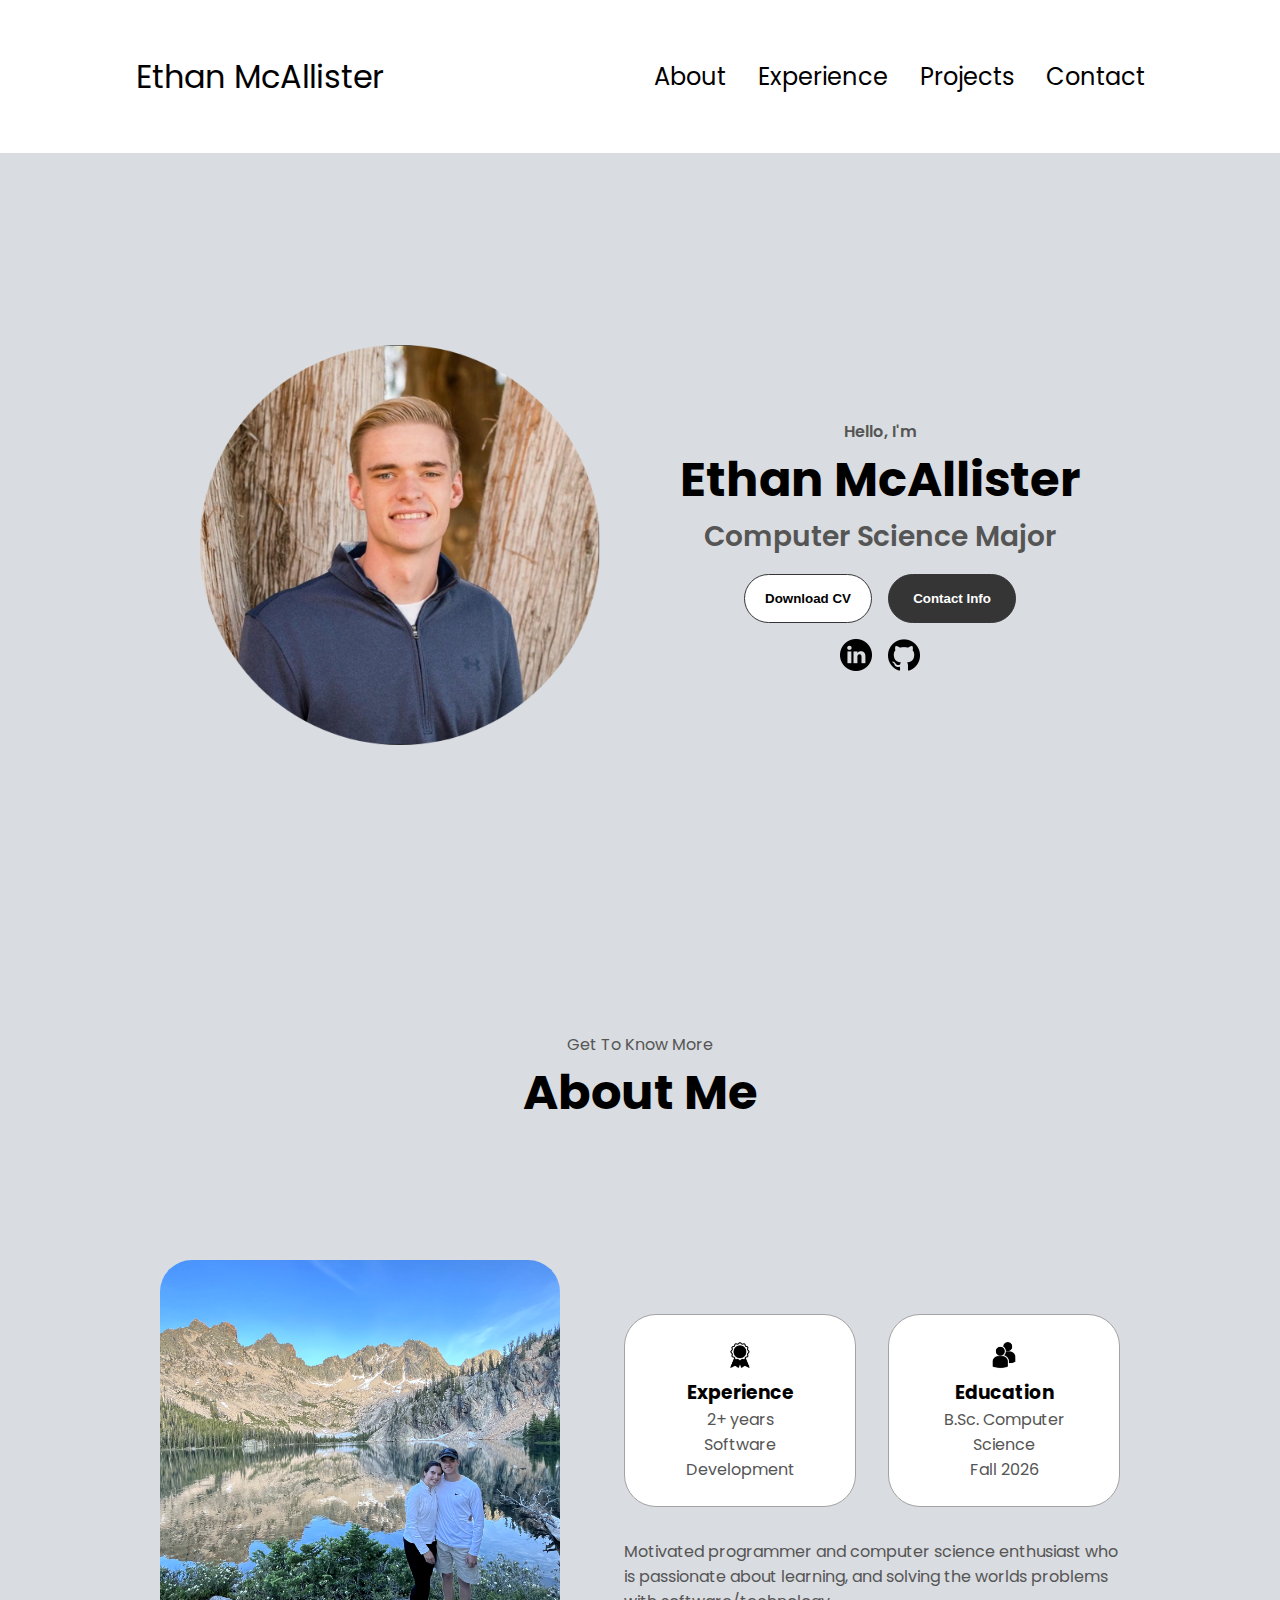
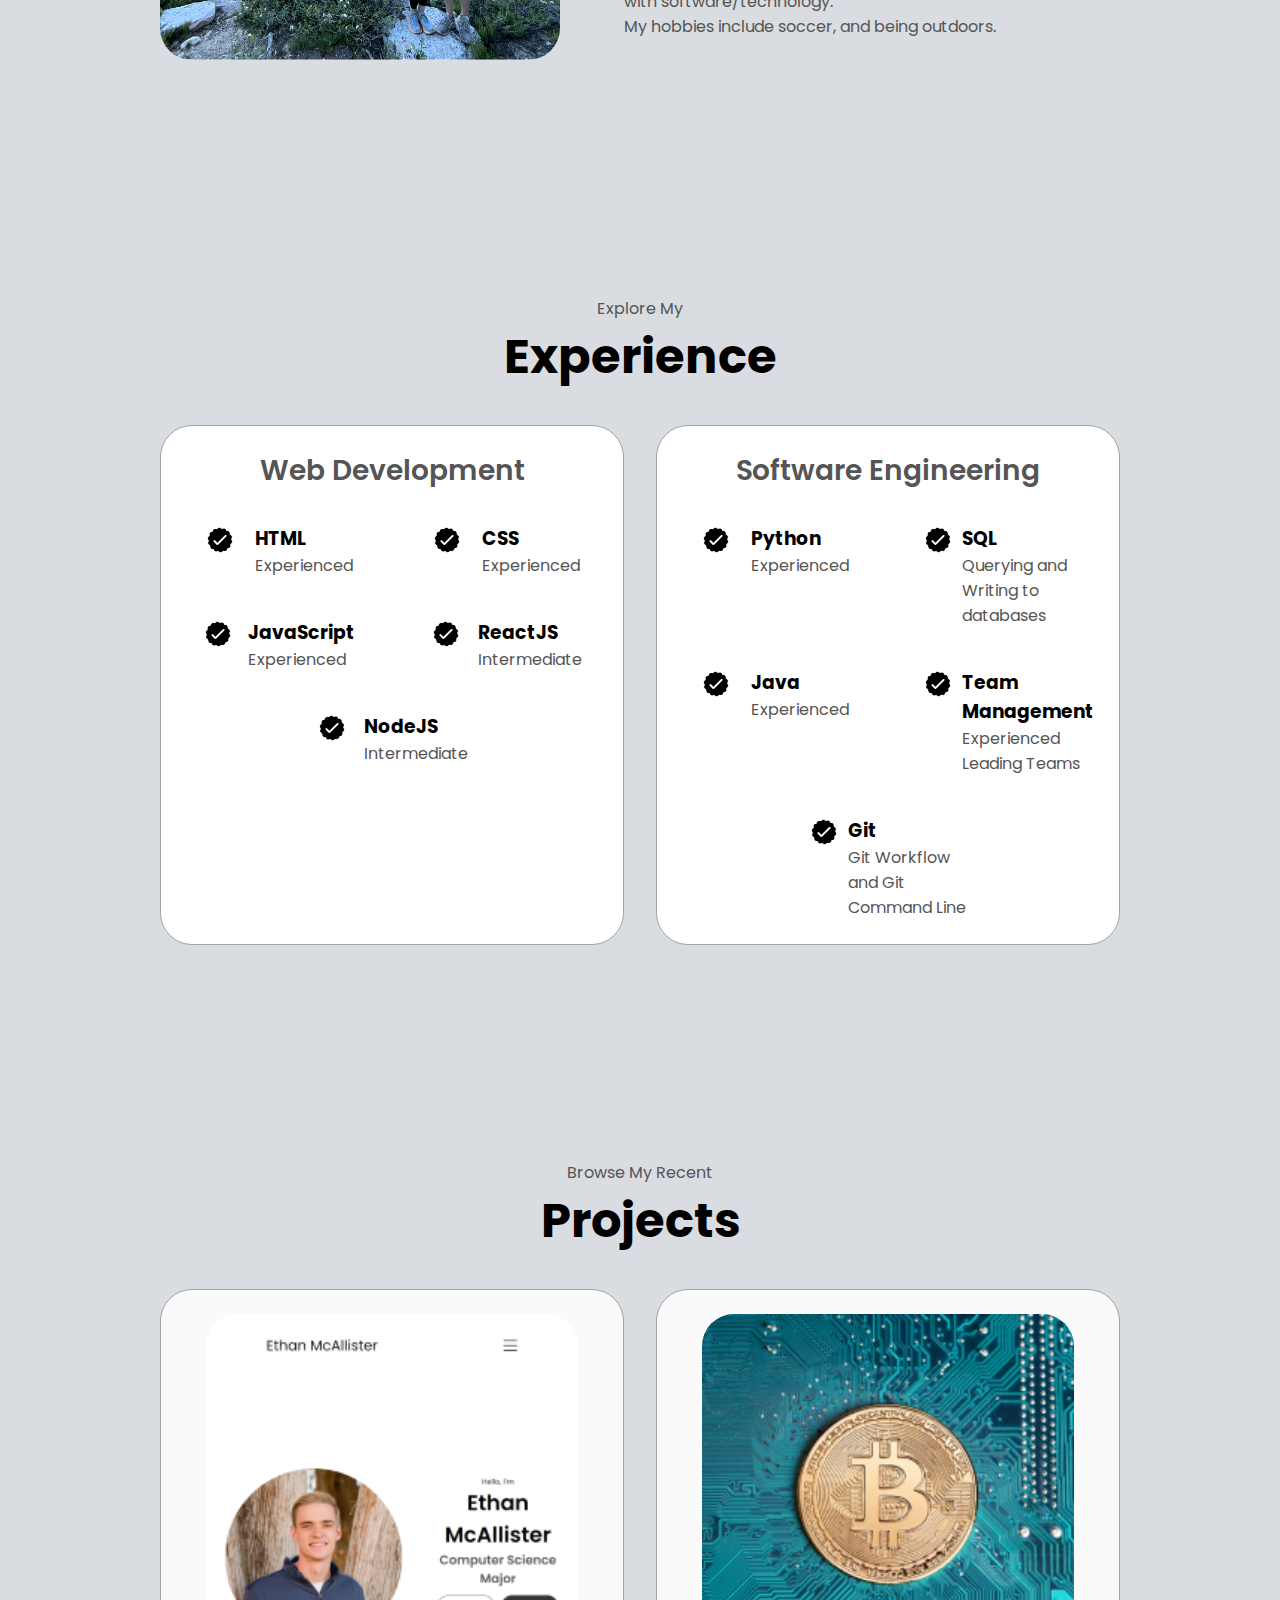
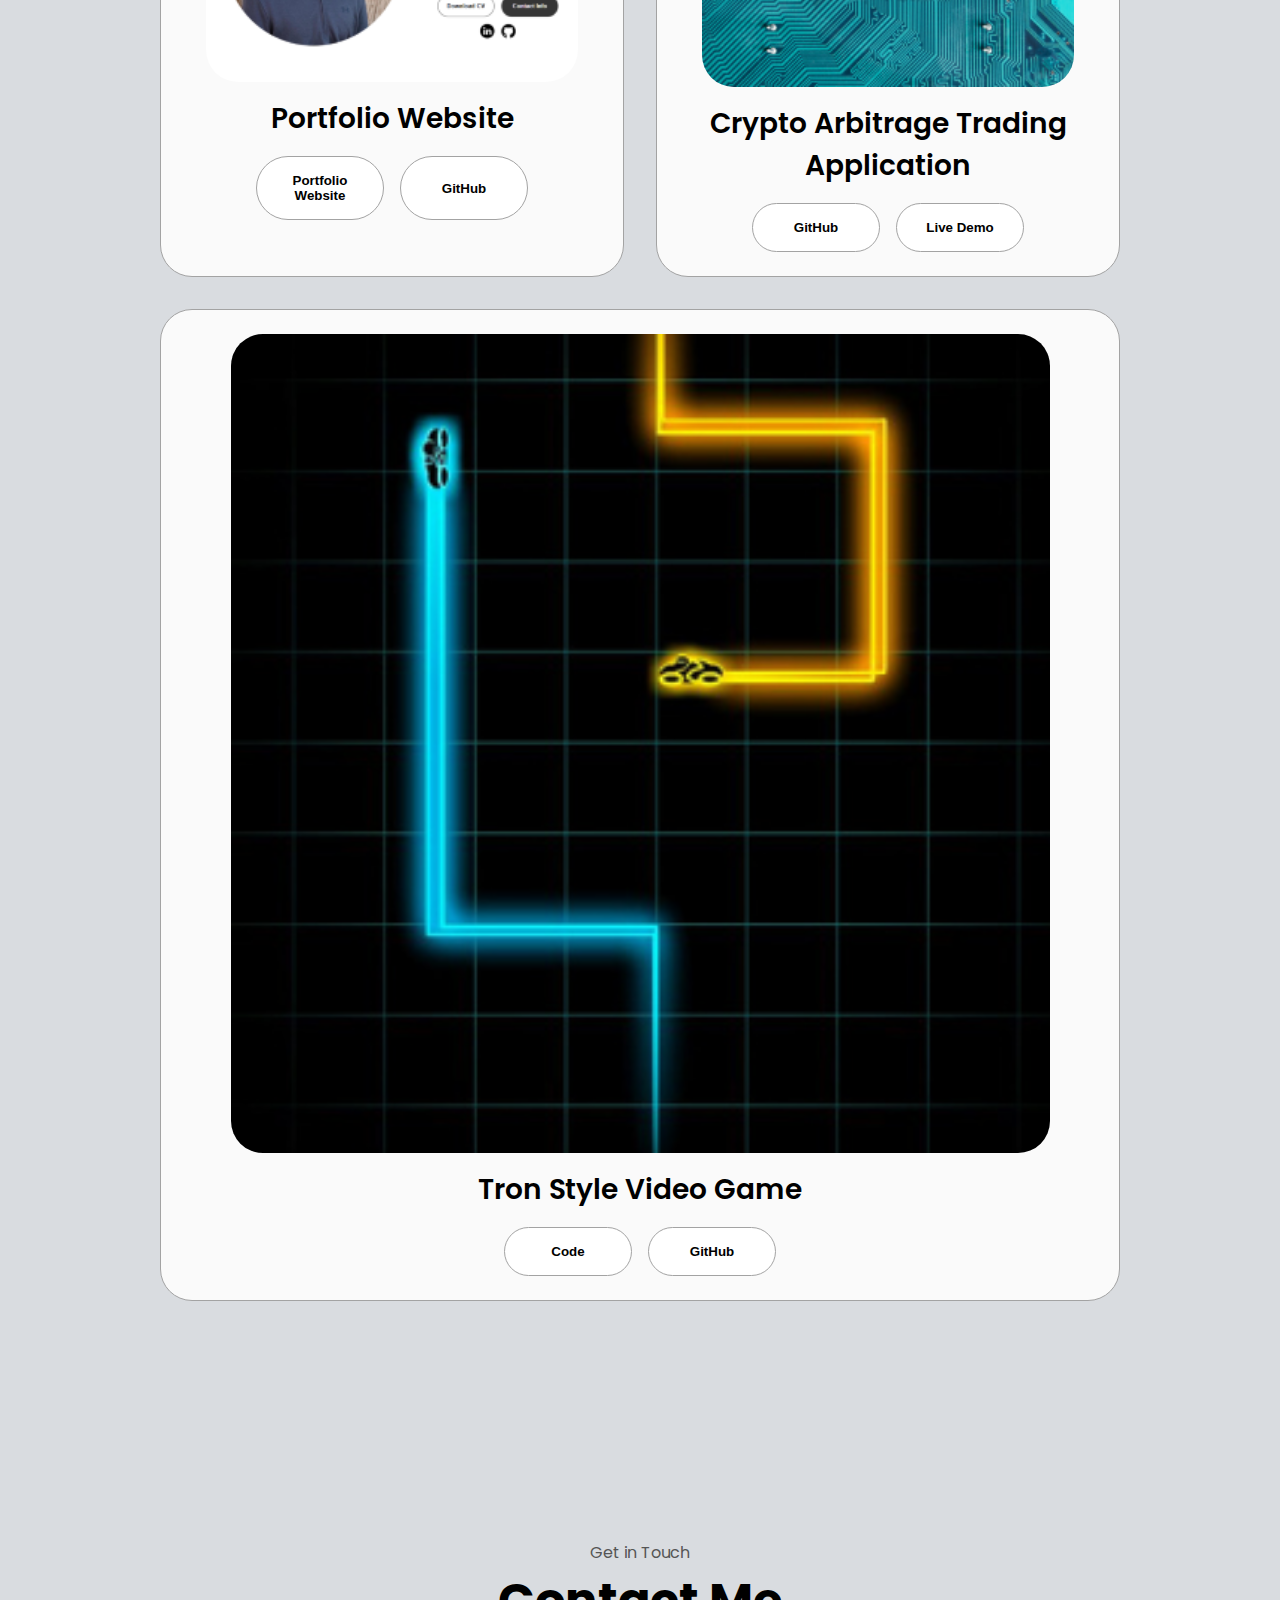
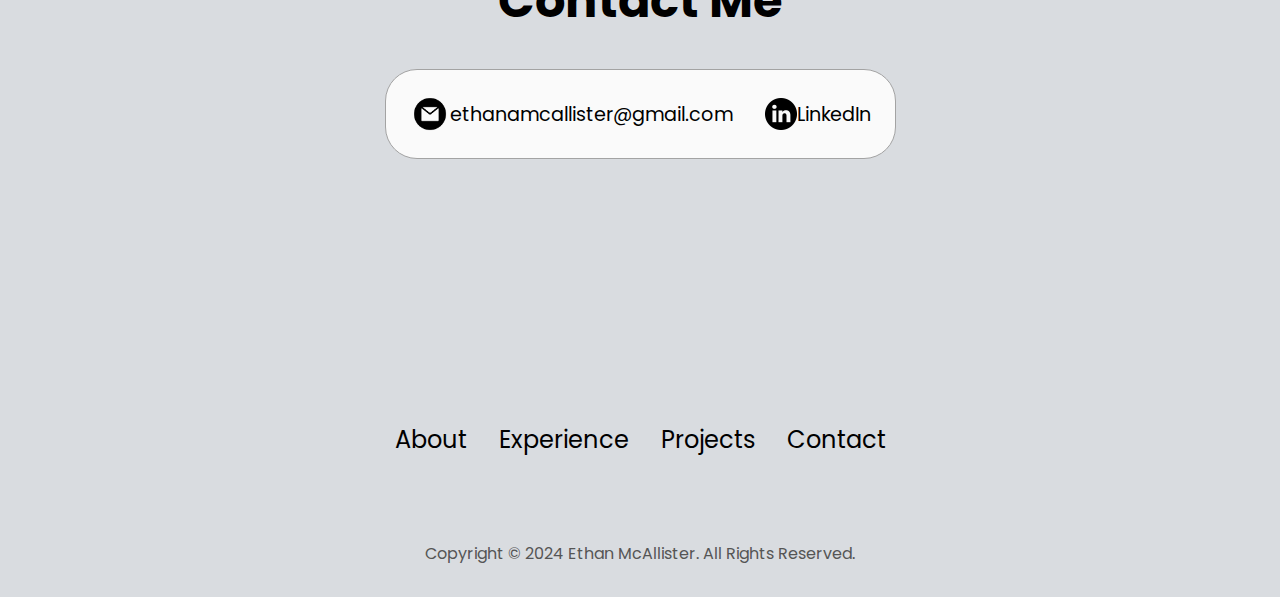
==== commit 62fea227: "Update experience section with new descriptions and updated experience levels" ====
--- a/index.html
+++ b/index.html
@@ -129,7 +129,7 @@
                 class="icon"
               />
               <h3>Education</h3>
-              <p>B.Sc. Computer Science <br />Fall 2025</p>
+              <p>B.Sc. Computer Science <br />Fall 2026</p>
             </div>
           </div>
           <!-- About text -->
@@ -186,6 +186,17 @@
                 />
                 <div>
                   <h3>JavaScript</h3>
+                  <p>Experienced</p>
+                </div>
+              </article>
+              <article>
+                <img
+                  src="./assets/checkmark.png"
+                  alt="Experience icon"
+                  class="icon"
+                />
+                <div>
+                  <h3>ReactJS</h3>
                   <p>Intermediate</p>
                 </div>
               </article>
@@ -196,18 +207,7 @@
                   class="icon"
                 />
                 <div>
-                  <h3>React</h3>
-                  <p>Intermediate</p>
-                </div>
-              </article>
-              <article>
-                <img
-                  src="./assets/checkmark.png"
-                  alt="Experience icon"
-                  class="icon"
-                />
-                <div>
-                  <h3>Node.JS</h3>
+                  <h3>NodeJS</h3>
                   <p>Intermediate</p>
                 </div>
               </article>
@@ -236,7 +236,7 @@
                 />
                 <div>
                   <h3>SQL</h3>
-                  <p>Intermediate</p>
+                  <p>Querying and Writing to databases</p>
                 </div>
               </article>
               <article>
@@ -247,18 +247,18 @@
                 />
                 <div>
                   <h3>Java</h3>
-                  <p>Intermediate</p>
-                </div>
-              </article>
-              <article>
-                <img
-                  src="./assets/checkmark.png"
-                  alt="Experience icon"
-                  class="icon"
-                />
-                <div>
-                  <h3>C++</h3>
-                  <p>Intermediate</p>
+                  <p>Experienced</p>
+                </div>
+              </article>
+              <article>
+                <img
+                  src="./assets/checkmark.png"
+                  alt="Experience icon"
+                  class="icon"
+                />
+                <div>
+                  <h3>Team Management</h3>
+                  <p>Experienced Leading Teams</p>
                 </div>
               </article>
               <article>
@@ -269,7 +269,7 @@
                 />
                 <div>
                   <h3>Git</h3>
-                  <p>Intermediate</p>
+                  <p>Git Workflow and Git Command Line</p>
                 </div>
               </article>
             </div>
